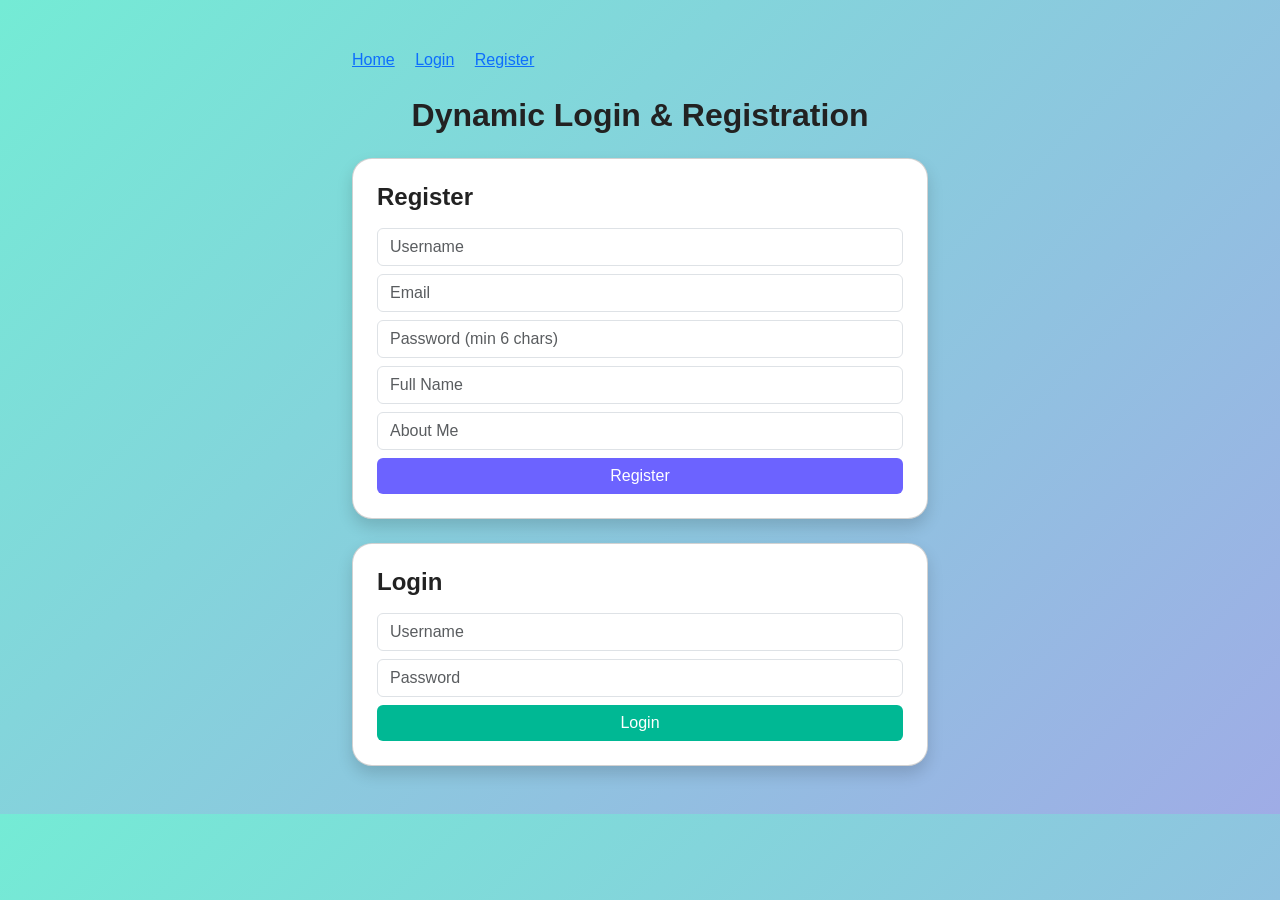
==== profile.html @ 35632a84 "Add registration form feature" ====
<!DOCTYPE html>
<html lang="en">
<head>
  <meta charset="UTF-8">
  <meta name="viewport" content="width=device-width, initial-scale=1.0">
  <title>User Profile</title>
  <link href="https://cdn.jsdelivr.net/npm/bootstrap@5.3.0/dist/css/bootstrap.min.css" rel="stylesheet">
  <link rel="stylesheet" href="css/style.css">
</head>
<body class="container my-5">

  <div id="navbar" class="mb-4"></div>

  <div class="card text-center p-4 shadow">
    <div class="card-body">
      <h3 id="userName"></h3>
      <p><strong>Email:</strong> <span id="userEmail"></span></p>
      <p><strong>Username:</strong> <span id="userUsername"></span></p>
      <p><strong>About Me:</strong> <span id="userAbout"></span></p>

      <button class="btn btn-warning me-2" onclick="logout()">Logout</button>
      <button class="btn btn-danger" onclick="deleteAccount()">Delete My Account</button>
    </div>
  </div>

  <script src="js/utils.js"></script>
  <script src="js/profile.js"></script>
</body>
</html>
---- css/style.css ----
body {
  background: linear-gradient(135deg, #74ebd5, #9face6);
  font-family: 'Segoe UI', Tahoma, Geneva, Verdana, sans-serif;
  color: #333;
}

.container {
  max-width: 600px;
}

.card {
  border-radius: 20px;
  box-shadow: 0px 8px 20px rgba(0, 0, 0, 0.15);
  padding: 25px;
  background: #fff;
}

h2, h4 {
  font-weight: bold;
  color: #222;
}

.btn-primary {
  background: #6c63ff;
  border: none;
}

.btn-success {
  background: #00b894;
  border: none;
}

.btn-danger {
  background: #d63031;
  border: none;
}

.btn-warning {
  background: #fdcb6e;
  border: none;
}

.btn:hover {
  opacity: 0.9;
  transform: scale(1.02);
  transition: 0.2s;
}
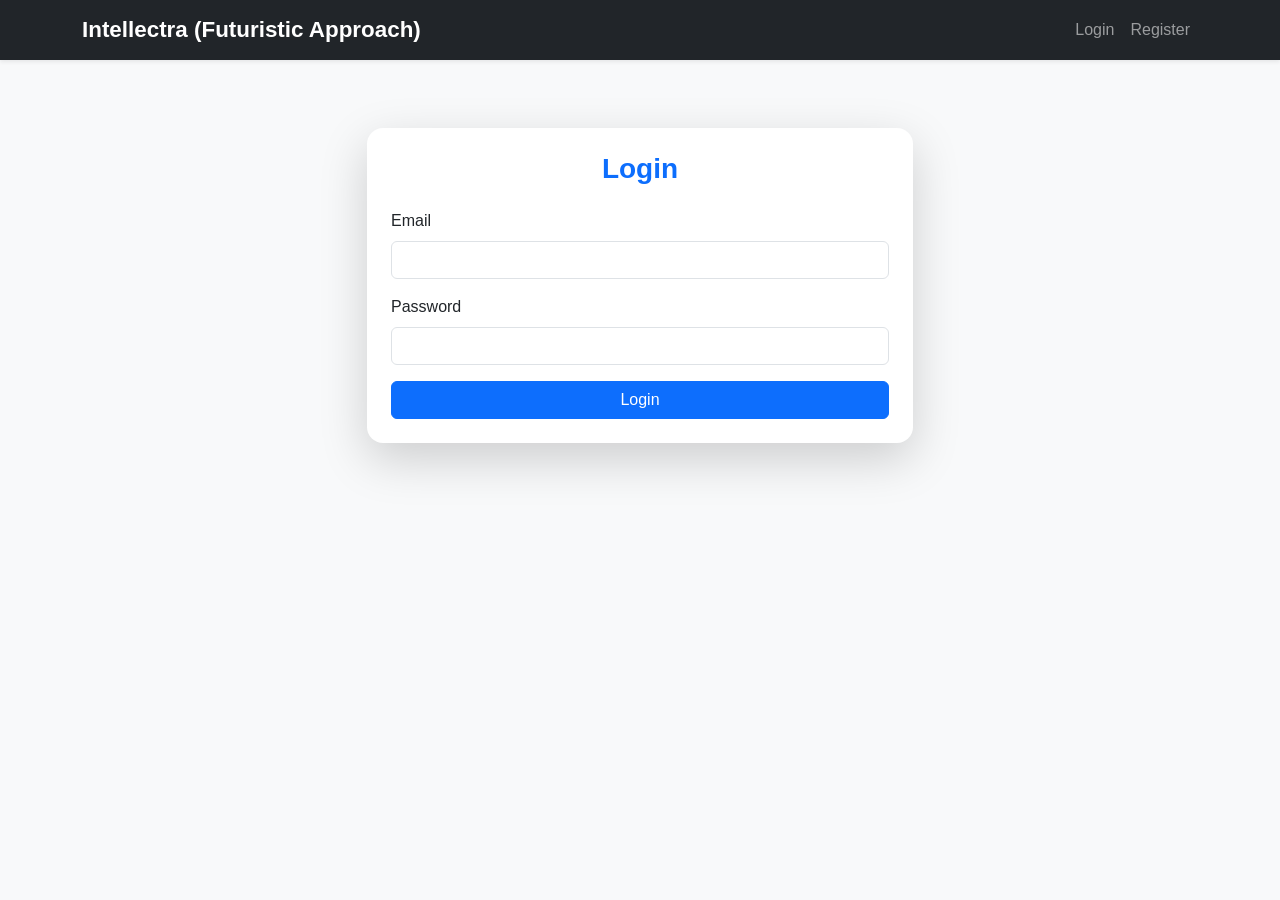
==== commit 1d70d602: "Deleted old files and added new project files" ====
--- a/profile.html
+++ b/profile.html
@@ -4,26 +4,36 @@
   <meta charset="UTF-8">
   <meta name="viewport" content="width=device-width, initial-scale=1.0">
   <title>User Profile</title>
-  <link href="https://cdn.jsdelivr.net/npm/bootstrap@5.3.0/dist/css/bootstrap.min.css" rel="stylesheet">
-  <link rel="stylesheet" href="css/style.css">
+  <link href="https://cdn.jsdelivr.net/npm/bootstrap@5.3.2/dist/css/bootstrap.min.css" rel="stylesheet">
+  <link href="style.css" rel="stylesheet">
 </head>
-<body class="container my-5">
+<body class="bg-light">
 
-  <div id="navbar" class="mb-4"></div>
 
-  <div class="card text-center p-4 shadow">
-    <div class="card-body">
-      <h3 id="userName"></h3>
-      <p><strong>Email:</strong> <span id="userEmail"></span></p>
-      <p><strong>Username:</strong> <span id="userUsername"></span></p>
-      <p><strong>About Me:</strong> <span id="userAbout"></span></p>
-
-      <button class="btn btn-warning me-2" onclick="logout()">Logout</button>
-      <button class="btn btn-danger" onclick="deleteAccount()">Delete My Account</button>
+<nav class="navbar navbar-expand-lg navbar-dark bg-dark shadow-sm">
+  <div class="container">
+    <a class="navbar-brand fw-bold" href="index.html">Intellectra (Futuristic Approach)</a>
+    <div class="collapse navbar-collapse">
+      <ul class="navbar-nav ms-auto" id="navbar"></ul>
     </div>
   </div>
+</nav>
 
-  <script src="js/utils.js"></script>
-  <script src="js/profile.js"></script>
+<div class="container py-5">
+  <div class="card shadow-lg rounded-4 border-0 profile-card mx-auto">
+    <div class="card-body text-center p-5">
+      <img src="./Intellectra.png" class="rounded-circle mb-3 border profile-img" alt="profile">
+      <h2 class="fw-bold mb-2" id="userName"></h2>
+      <p class="text-muted mb-1">📧 <span id="userEmail"></span></p>
+      <p class="fst-italic" id="userAbout"></p>
+      <div class="d-flex justify-content-center gap-2 mt-4">
+        <button class="btn btn-danger px-4" onclick="deleteAccount()">Delete Account</button>
+        <button class="btn btn-secondary px-4" onclick="logoutUser()">Logout</button>
+      </div>
+    </div>
+  </div>
+</div>
+
+<script src="script.js"></script>
 </body>
-</html>+</html>
--- a/style.css
+++ b/style.css
@@ -0,0 +1,36 @@
+body {
+  font-family: 'Segoe UI', Tahoma, Geneva, Verdana, sans-serif;
+}
+
+
+.navbar-brand {
+  font-size: 1.4rem;
+}
+
+
+.card {
+  margin-top: 20px;
+}
+.card h3 {
+  font-weight: 600;
+}
+
+
+.profile-card {
+  max-width: 600px;
+}
+.profile-img {
+  width: 120px;
+  height: 120px;
+  object-fit: cover;
+  box-shadow: 0 4px 10px rgba(0,0,0,0.2);
+}
+
+
+.btn {
+  transition: all 0.2s ease-in-out;
+}
+.btn:hover {
+  transform: translateY(-2px);
+  box-shadow: 0 4px 10px rgba(0,0,0,0.2);
+}
